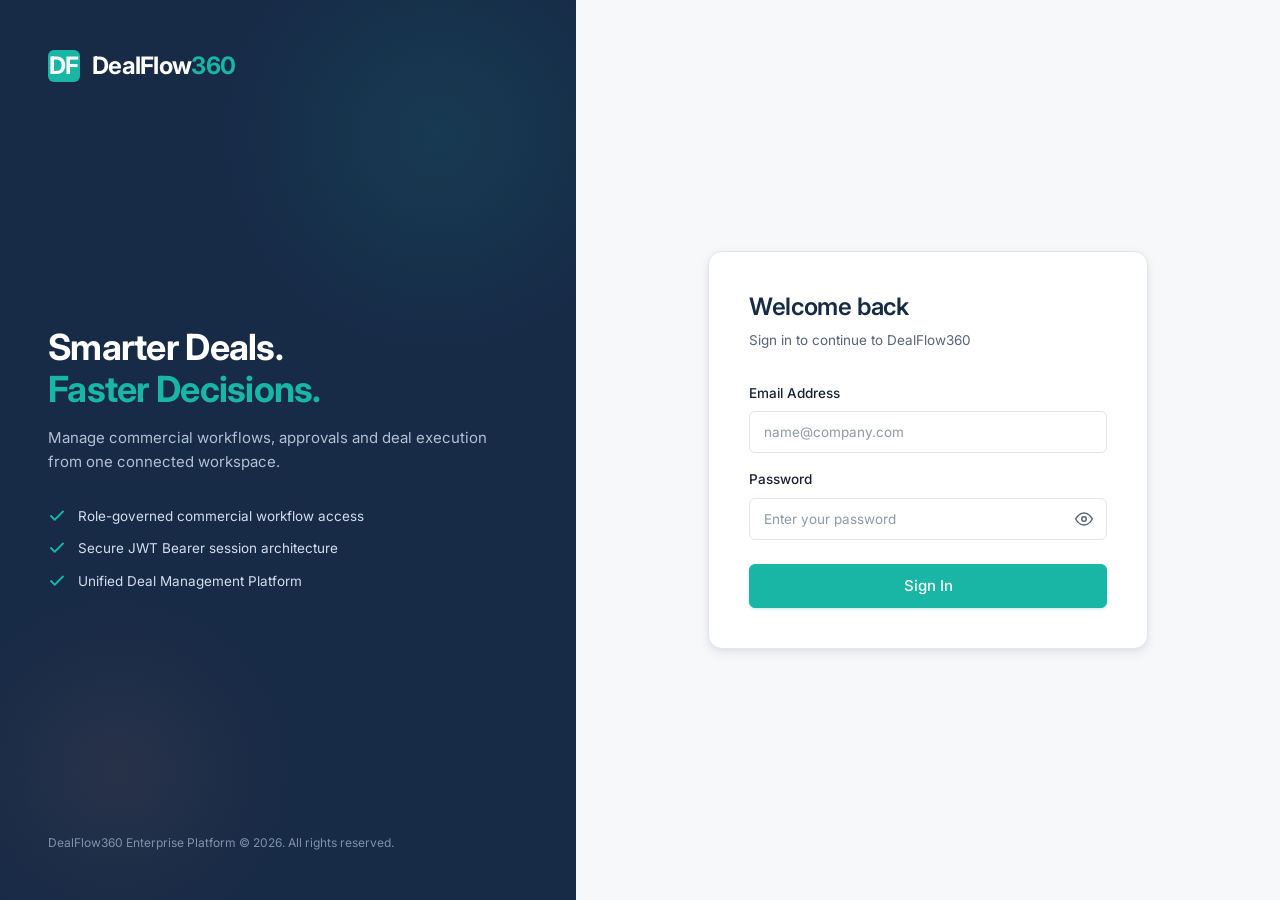
==== frontend/login.html @ 28b2f8fe "frontend phase1" ====
<!DOCTYPE html>
<html lang="en">
<head>
  <meta charset="UTF-8" />
  <meta name="viewport" content="width=device-width, initial-scale=1.0" />
  <title>DealFlow360 | Sign In</title>
  <meta name="description" content="Sign in to DealFlow360 — Enterprise B2B Deal Management and Commercial Operations Platform." />

  <!-- Google Fonts: Inter -->
  <link rel="preconnect" href="https://fonts.googleapis.com" />
  <link rel="preconnect" href="https://fonts.gstatic.com" crossorigin />
  <link href="https://fonts.googleapis.com/css2?family=Inter:wght@400;500;600;700&display=swap" rel="stylesheet" />

  <!-- CSS Stylesheets -->
  <link rel="stylesheet" href="css/variables.css" />
  <link rel="stylesheet" href="css/base.css" />
  <link rel="stylesheet" href="css/components.css" />
  <link rel="stylesheet" href="css/layout.css" />
  <link rel="stylesheet" href="css/responsive.css" />
</head>
<body>
  <div class="login-container">
    <!-- Left Side: Deep Navy Brand Panel -->
    <div class="login-brand-panel">
      <div class="brand-header">
        <div class="brand-logo">
          <div class="logo-icon">DF</div>
          <span>DealFlow<span class="logo-accent">360</span></span>
        </div>
      </div>

      <div class="brand-body">
        <h1 class="brand-headline">
          Smarter Deals.<br />
          <span>Faster Decisions.</span>
        </h1>
        <p class="brand-copy">
          Manage commercial workflows, approvals and deal execution from one connected workspace.
        </p>

        <div class="brand-features-list">
          <div class="brand-feature-item">
            <svg width="18" height="18" viewBox="0 0 24 24" fill="none" stroke="currentColor" stroke-width="2.5" stroke-linecap="round" stroke-linejoin="round">
              <polyline points="20 6 9 17 4 12"></polyline>
            </svg>
            <span>Role-governed commercial workflow access</span>
          </div>
          <div class="brand-feature-item">
            <svg width="18" height="18" viewBox="0 0 24 24" fill="none" stroke="currentColor" stroke-width="2.5" stroke-linecap="round" stroke-linejoin="round">
              <polyline points="20 6 9 17 4 12"></polyline>
            </svg>
            <span>Secure JWT Bearer session architecture</span>
          </div>
          <div class="brand-feature-item">
            <svg width="18" height="18" viewBox="0 0 24 24" fill="none" stroke="currentColor" stroke-width="2.5" stroke-linecap="round" stroke-linejoin="round">
              <polyline points="20 6 9 17 4 12"></polyline>
            </svg>
            <span>Unified Deal Management Platform</span>
          </div>
        </div>
      </div>

      <div class="brand-footer">
        <span>DealFlow360 Enterprise Platform &copy; 2026. All rights reserved.</span>
      </div>
    </div>

    <!-- Right Side: Login Form Panel -->
    <div class="login-form-panel">
      <div class="login-card-wrapper animate-fade-in">
        <div class="login-form-card">
          <div class="login-card-header">
            <h2>Welcome back</h2>
            <p>Sign in to continue to DealFlow360</p>
          </div>

          <!-- Alert / Error Banner -->
          <div id="login-alert" class="alert alert-coral" style="display: none;" role="alert">
            <svg class="alert-icon" width="18" height="18" viewBox="0 0 24 24" fill="none" stroke="currentColor" stroke-width="2" stroke-linecap="round" stroke-linejoin="round">
              <circle cx="12" cy="12" r="10"></circle>
              <line x1="12" y1="8" x2="12" y2="12"></line>
              <line x1="12" y1="16" x2="12.01" y2="16"></line>
            </svg>
            <span id="login-alert-text"></span>
          </div>

          <!-- Login Form -->
          <form id="login-form" novalidate>
            <!-- Email Input -->
            <div class="form-group">
              <label for="email" class="form-label">Email Address</label>
              <div class="input-wrapper">
                <input
                  type="email"
                  id="email"
                  name="email"
                  class="form-input"
                  placeholder="name@company.com"
                  autocomplete="email"
                  required
                />
              </div>
              <div id="email-error" class="form-error" style="display: none;"></div>
            </div>

            <!-- Password Input -->
            <div class="form-group">
              <label for="password" class="form-label">Password</label>
              <div class="input-wrapper">
                <input
                  type="password"
                  id="password"
                  name="password"
                  class="form-input"
                  placeholder="Enter your password"
                  autocomplete="current-password"
                  required
                />
                <button
                  type="button"
                  id="password-toggle-btn"
                  class="password-toggle-btn"
                  aria-label="Show password"
                >
                  <svg width="18" height="18" viewBox="0 0 24 24" fill="none" stroke="currentColor" stroke-width="2" stroke-linecap="round" stroke-linejoin="round">
                    <path d="M1 12s4-8 11-8 11 8 11 8-4 8-11 8-11-8-11-8z"></path>
                    <circle cx="12" cy="12" r="3"></circle>
                  </svg>
                </button>
              </div>
              <div id="password-error" class="form-error" style="display: none;"></div>
            </div>

            <!-- Submit Button -->
            <div style="margin-top: var(--space-lg);">
              <button type="submit" id="submit-btn" class="btn btn-primary btn-block btn-lg">
                <span id="btn-spinner" class="spinner" style="display: none;"></span>
                <span id="btn-label">Sign In</span>
              </button>
            </div>
          </form>
        </div>
      </div>
    </div>
  </div>

  <!-- Core JavaScript Services -->
  <script src="js/config.js"></script>
  <script src="js/api.js"></script>
  <script src="js/auth.js"></script>
  <script src="js/navigation.js"></script>
  <script src="js/ui.js"></script>

  <!-- Login Page Controller -->
  <script>
    document.addEventListener('DOMContentLoaded', () => {
      const loginForm = document.getElementById('login-form');
      const emailInput = document.getElementById('email');
      const passwordInput = document.getElementById('password');
      const submitBtn = document.getElementById('submit-btn');
      const btnSpinner = document.getElementById('btn-spinner');
      const btnLabel = document.getElementById('btn-label');
      const alertBox = document.getElementById('login-alert');
      const alertText = document.getElementById('login-alert-text');
      const emailError = document.getElementById('email-error');
      const passwordError = document.getElementById('password-error');
      const passwordToggleBtn = document.getElementById('password-toggle-btn');

      // Initialize Password Show/Hide Toggle
      window.DealFlowUI.initPasswordToggle(passwordToggleBtn, passwordInput);

      // Check URL parameters for session notifications
      const urlParams = new URLSearchParams(window.location.search);
      const reason = urlParams.get('reason');
      if (reason === 'session_expired') {
        showAlert('Your session has expired. Please sign in again.', 'coral');
      } else if (reason === 'account_inactive') {
        showAlert('Your account is currently inactive.', 'coral');
      } else if (reason) {
        showAlert(decodeURIComponent(reason), 'coral');
      } else if (window.DealFlowAuth && window.DealFlowAuth.hasToken()) {
        // If token already present and no logout/expiration reason, verify session silently
        window.DealFlowAuth.fetchCurrentUser()
          .then(user => {
            if (user && user.is_active) {
              window.location.href = 'index.html';
            }
          })
          .catch(() => {
            // Token was invalid or expired, clear quietly
            window.DealFlowAuth.clearAccessToken();
            window.DealFlowAuth.clearCurrentUser();
          });
      }

      function showAlert(msg, type = 'coral') {
        alertText.textContent = msg;
        alertBox.className = `alert alert-${type} animate-fade-in`;
        alertBox.style.display = 'flex';
      }

      function hideAlert() {
        alertBox.style.display = 'none';
        alertText.textContent = '';
      }

      function setFormLoading(isLoading) {
        if (isLoading) {
          submitBtn.disabled = true;
          btnSpinner.style.display = 'inline-block';
          btnLabel.textContent = 'Signing in...';
        } else {
          submitBtn.disabled = false;
          btnSpinner.style.display = 'none';
          btnLabel.textContent = 'Sign In';
        }
      }

      function clearValidationErrors() {
        emailInput.classList.remove('has-error');
        passwordInput.classList.remove('has-error');
        emailError.style.display = 'none';
        passwordError.style.display = 'none';
      }

      loginForm.addEventListener('submit', async (e) => {
        e.preventDefault();
        hideAlert();
        clearValidationErrors();

        const email = emailInput.value.trim();
        const password = passwordInput.value;

        // Simple client-side validation
        let hasError = false;
        if (!email) {
          emailInput.classList.add('has-error');
          emailError.textContent = 'Please enter your email address.';
          emailError.style.display = 'block';
          hasError = true;
        } else if (!email.includes('@')) {
          emailInput.classList.add('has-error');
          emailError.textContent = 'Please enter a valid email address.';
          emailError.style.display = 'block';
          hasError = true;
        }

        if (!password) {
          passwordInput.classList.add('has-error');
          passwordError.textContent = 'Please enter your password.';
          passwordError.style.display = 'block';
          hasError = true;
        }

        if (hasError) return;

        setFormLoading(true);

        try {
          // Perform backend login via Centralized Auth service
          await window.DealFlowAuth.login(email, password);

          // Success: smoothly redirect to authenticated dashboard
          window.location.href = 'index.html';
        } catch (err) {
          setFormLoading(false);
          let displayMsg = 'Unable to connect to DealFlow360. Please try again.';

          if (err.status === 401) {
            displayMsg = 'Invalid email or password.';
          } else if (err.status === 403) {
            displayMsg = 'Your account is currently inactive.';
          } else if (err.message) {
            displayMsg = err.message;
          }

          showAlert(displayMsg, 'coral');
        }
      });
    });
  </script>
</body>
</html>
---- frontend/css/variables.css ----
/* DealFlow360 — Design System Variables & Brand Palette */
:root {
  /* Locked Brand Palette */
  --color-navy: #172A46;
  --color-navy-hover: #1e3659;
  --color-navy-dark: #0f1c30;
  --color-navy-muted: rgba(23, 42, 70, 0.08);

  --color-teal: #19B5A5;
  --color-teal-hover: #159b8d;
  --color-teal-light: #e8f8f6;
  --color-teal-muted: rgba(25, 181, 165, 0.12);
  --color-teal-border: rgba(25, 181, 165, 0.3);

  --color-coral: #F28C6B;
  --color-coral-hover: #e07957;
  --color-coral-light: #fef3ef;
  --color-coral-muted: rgba(242, 140, 107, 0.12);
  --color-coral-border: rgba(242, 140, 107, 0.3);

  --color-background: #F7F8FA;
  --color-surface: #FFFFFF;

  --color-text: #172033;
  --color-text-secondary: #566479;
  --color-text-muted: #8c9ba5;
  --color-text-on-navy: #f0f4f9;

  /* Neutral Grays & Borders */
  --color-border: #E2E6ED;
  --color-border-light: #F0F3F7;
  --color-border-dark: #C8D1DE;
  --color-hover-bg: #F0F3F7;
  --color-disabled-bg: #EAEFF5;
  --color-disabled-text: #9CA8B8;

  /* Typography */
  --font-family-primary: 'Inter', -apple-system, BlinkMacSystemFont, 'Segoe UI', Roboto, Helvetica, Arial, sans-serif;
  --font-size-xs: 0.75rem;     /* 12px */
  --font-size-sm: 0.84375rem;  /* 13.5px */
  --font-size-base: 0.9375rem; /* 15px */
  --font-size-md: 1.0625rem;   /* 17px */
  --font-size-lg: 1.25rem;     /* 20px */
  --font-size-xl: 1.5rem;      /* 24px */
  --font-size-2xl: 1.875rem;   /* 30px */

  --font-weight-regular: 400;
  --font-weight-medium: 500;
  --font-weight-semibold: 600;
  --font-weight-bold: 700;

  /* Spacing */
  --space-2xs: 0.25rem;
  --space-xs: 0.5rem;
  --space-sm: 0.75rem;
  --space-md: 1rem;
  --space-lg: 1.5rem;
  --space-xl: 2rem;
  --space-2xl: 3rem;

  /* Shadows */
  --shadow-xs: 0 1px 2px rgba(16, 24, 40, 0.04);
  --shadow-sm: 0 2px 4px rgba(16, 24, 40, 0.06), 0 1px 2px rgba(16, 24, 40, 0.04);
  --shadow-md: 0 4px 12px rgba(16, 24, 40, 0.08), 0 2px 4px rgba(16, 24, 40, 0.04);
  --shadow-lg: 0 12px 24px -4px rgba(16, 24, 40, 0.12), 0 4px 8px -2px rgba(16, 24, 40, 0.04);
  --shadow-dropdown: 0 10px 30px rgba(23, 42, 70, 0.15);

  /* Radius */
  --radius-sm: 6px;
  --radius-md: 10px;
  --radius-lg: 14px;
  --radius-full: 9999px;

  /* Transitions */
  --transition-fast: 150ms cubic-bezier(0.4, 0, 0.2, 1);
  --transition-normal: 250ms cubic-bezier(0.4, 0, 0.2, 1);

  /* Layout Dimensions */
  --sidebar-width: 256px;
  --sidebar-collapsed-width: 0px;
  --header-height: 68px;
}
---- frontend/css/base.css ----
/* DealFlow360 — Base Styles & Typography */
*, *::before, *::after {
  box-sizing: border-box;
  margin: 0;
  padding: 0;
}

html {
  font-size: 16px;
  -webkit-font-smoothing: antialiased;
  -moz-osx-font-smoothing: grayscale;
  text-rendering: optimizeLegibility;
}

body {
  font-family: var(--font-family-primary);
  font-size: var(--font-size-base);
  font-weight: var(--font-weight-regular);
  line-height: 1.5;
  color: var(--color-text);
  background-color: var(--color-background);
  min-height: 100vh;
}

/* Headings */
h1, h2, h3, h4, h5, h6 {
  color: var(--color-navy);
  font-weight: var(--font-weight-semibold);
  line-height: 1.25;
}

h1 {
  font-size: var(--font-size-2xl);
  letter-spacing: -0.02em;
}

h2 {
  font-size: var(--font-size-xl);
  letter-spacing: -0.015em;
}

h3 {
  font-size: var(--font-size-lg);
}

h4 {
  font-size: var(--font-size-md);
}

p {
  color: var(--color-text-secondary);
  line-height: 1.6;
}

a {
  color: var(--color-teal);
  text-decoration: none;
  transition: color var(--transition-fast);
}

a:hover {
  color: var(--color-teal-hover);
}

/* Focus visibility for accessibility */
:focus-visible {
  outline: 2px solid var(--color-teal);
  outline-offset: 2px;
}

/* Base utility classes */
.sr-only {
  position: absolute;
  width: 1px;
  height: 1px;
  padding: 0;
  margin: -1px;
  overflow: hidden;
  clip: rect(0, 0, 0, 0);
  white-space: nowrap;
  border-width: 0;
}

.text-teal {
  color: var(--color-teal) !important;
}

.text-navy {
  color: var(--color-navy) !important;
}

.text-coral {
  color: var(--color-coral) !important;
}

.text-muted {
  color: var(--color-text-muted) !important;
}

.text-secondary {
  color: var(--color-text-secondary) !important;
}

/* Animations */
@keyframes spin {
  from { transform: rotate(0deg); }
  to { transform: rotate(360deg); }
}

@keyframes pulseGlow {
  0% { transform: scale(0.95); opacity: 0.8; }
  50% { transform: scale(1.1); opacity: 1; }
  100% { transform: scale(0.95); opacity: 0.8; }
}

@keyframes fadeIn {
  from { opacity: 0; transform: translateY(6px); }
  to { opacity: 1; transform: translateY(0); }
}

.animate-fade-in {
  animation: fadeIn var(--transition-normal) ease-out forwards;
}

.animate-spin {
  animation: spin 0.9s linear infinite;
}
---- frontend/css/components.css ----
/* DealFlow360 — Components (Buttons, Cards, Inputs, Badges, Statuses, Dropdowns, Modals) */

/* ==========================================================================
   Buttons
   ========================================================================== */
.btn {
  display: inline-flex;
  align-items: center;
  justify-content: center;
  gap: var(--space-xs);
  font-family: var(--font-family-primary);
  font-size: var(--font-size-sm);
  font-weight: var(--font-weight-medium);
  padding: 0.625rem 1.125rem;
  border-radius: var(--radius-sm);
  border: 1px solid transparent;
  cursor: pointer;
  transition: background-color var(--transition-fast), border-color var(--transition-fast), box-shadow var(--transition-fast), transform var(--transition-fast);
  white-space: nowrap;
  user-select: none;
  line-height: 1.25;
}

.btn:active {
  transform: translateY(1px);
}

.btn:disabled, .btn[aria-disabled="true"] {
  opacity: 0.6;
  cursor: not-allowed;
  transform: none;
  box-shadow: none;
}

/* Primary Button: Teal */
.btn-primary {
  background-color: var(--color-teal);
  color: #FFFFFF;
  border-color: var(--color-teal);
  box-shadow: 0 1px 3px rgba(25, 181, 165, 0.25);
}

.btn-primary:hover:not(:disabled) {
  background-color: var(--color-teal-hover);
  border-color: var(--color-teal-hover);
  box-shadow: 0 2px 6px rgba(25, 181, 165, 0.35);
}

/* Subtle Secondary Button: Light Neutral / White with Navy text */
.btn-secondary {
  background-color: var(--color-surface);
  color: var(--color-navy);
  border-color: var(--color-border);
  box-shadow: var(--shadow-xs);
}

.btn-secondary:hover:not(:disabled) {
  background-color: var(--color-hover-bg);
  border-color: var(--color-border-dark);
}

/* Danger / Coral Button */
.btn-danger {
  background-color: var(--color-coral);
  color: #FFFFFF;
  border-color: var(--color-coral);
}

.btn-danger:hover:not(:disabled) {
  background-color: var(--color-coral-hover);
  border-color: var(--color-coral-hover);
}

/* Ghost Button */
.btn-ghost {
  background-color: transparent;
  color: var(--color-text-secondary);
  border-color: transparent;
}

.btn-ghost:hover:not(:disabled) {
  background-color: var(--color-hover-bg);
  color: var(--color-navy);
}

.btn-block {
  width: 100%;
}

.btn-sm {
  padding: 0.375rem 0.75rem;
  font-size: var(--font-size-xs);
}

.btn-lg {
  padding: 0.75rem 1.5rem;
  font-size: var(--font-size-base);
}

/* ==========================================================================
   Cards
   ========================================================================== */
.card {
  background-color: var(--color-surface);
  border: 1px solid var(--color-border);
  border-radius: var(--radius-md);
  box-shadow: var(--shadow-sm);
  transition: box-shadow var(--transition-fast), border-color var(--transition-fast);
  overflow: hidden;
}

.card:hover {
  border-color: var(--color-border-dark);
}

.card-header {
  padding: var(--space-md) var(--space-lg);
  border-bottom: 1px solid var(--color-border-light);
  display: flex;
  align-items: center;
  justify-content: space-between;
  gap: var(--space-md);
}

.card-title {
  font-size: var(--font-size-md);
  font-weight: var(--font-weight-semibold);
  color: var(--color-navy);
}

.card-subtitle {
  font-size: var(--font-size-xs);
  color: var(--color-text-secondary);
  margin-top: 2px;
}

.card-body {
  padding: var(--space-lg);
}

.card-footer {
  padding: var(--space-sm) var(--space-lg);
  border-top: 1px solid var(--color-border-light);
  background-color: #FAFBFC;
  font-size: var(--font-size-xs);
  color: var(--color-text-secondary);
}

/* Stat & Status Cards */
.status-card {
  display: flex;
  flex-direction: column;
  padding: var(--space-md) var(--space-lg);
  gap: var(--space-xs);
  border-radius: var(--radius-md);
  background: var(--color-surface);
  border: 1px solid var(--color-border);
  box-shadow: var(--shadow-xs);
  position: relative;
}

.status-card-header {
  display: flex;
  align-items: center;
  justify-content: space-between;
}

.status-card-label {
  font-size: var(--font-size-xs);
  font-weight: var(--font-weight-semibold);
  text-transform: uppercase;
  letter-spacing: 0.05em;
  color: var(--color-text-secondary);
}

.status-card-value {
  font-size: var(--font-size-lg);
  font-weight: var(--font-weight-bold);
  color: var(--color-navy);
  display: flex;
  align-items: center;
  gap: var(--space-xs);
}

.status-card-sub {
  font-size: var(--font-size-xs);
  color: var(--color-text-muted);
}

/* ==========================================================================
   Form Controls
   ========================================================================== */
.form-group {
  display: flex;
  flex-direction: column;
  gap: var(--space-xs);
  margin-bottom: var(--space-md);
}

.form-label {
  font-size: var(--font-size-sm);
  font-weight: var(--font-weight-medium);
  color: var(--color-text);
  display: flex;
  justify-content: space-between;
  align-items: center;
}

.input-wrapper {
  position: relative;
  display: flex;
  align-items: center;
}

.form-input {
  width: 100%;
  height: 42px;
  padding: 0.5rem 0.875rem;
  font-family: var(--font-family-primary);
  font-size: var(--font-size-sm);
  color: var(--color-text);
  background-color: var(--color-surface);
  border: 1px solid var(--color-border);
  border-radius: var(--radius-sm);
  transition: border-color var(--transition-fast), box-shadow var(--transition-fast);
}

.form-input:focus {
  border-color: var(--color-teal);
  box-shadow: 0 0 0 3px var(--color-teal-muted);
  outline: none;
}

.form-input.has-error {
  border-color: var(--color-coral);
  box-shadow: 0 0 0 3px var(--color-coral-muted);
}

.form-input::placeholder {
  color: var(--color-text-muted);
}

.password-toggle-btn {
  position: absolute;
  right: 10px;
  top: 50%;
  transform: translateY(-50%);
  background: none;
  border: none;
  cursor: pointer;
  color: var(--color-text-secondary);
  display: flex;
  align-items: center;
  justify-content: center;
  padding: 4px;
  border-radius: var(--radius-sm);
}

.password-toggle-btn:hover {
  color: var(--color-navy);
}

.form-error {
  font-size: var(--font-size-xs);
  color: var(--color-coral);
  margin-top: var(--space-2xs);
}

/* ==========================================================================
   Badges & Indicators
   ========================================================================== */
.badge {
  display: inline-flex;
  align-items: center;
  gap: 5px;
  padding: 0.2rem 0.6rem;
  border-radius: var(--radius-full);
  font-size: var(--font-size-xs);
  font-weight: var(--font-weight-medium);
  line-height: 1.2;
  white-space: nowrap;
}

.badge-teal {
  background-color: var(--color-teal-light);
  color: #0d6d63;
  border: 1px solid var(--color-teal-border);
}

.badge-coral {
  background-color: var(--color-coral-light);
  color: #ad4221;
  border: 1px solid var(--color-coral-border);
}

.badge-navy {
  background-color: var(--color-navy-muted);
  color: var(--color-navy);
  border: 1px solid rgba(23, 42, 70, 0.15);
}

.badge-gray {
  background-color: var(--color-hover-bg);
  color: var(--color-text-secondary);
  border: 1px solid var(--color-border);
}

.status-dot {
  width: 8px;
  height: 8px;
  border-radius: 50%;
  display: inline-block;
  flex-shrink: 0;
}

.status-dot-teal {
  background-color: var(--color-teal);
  box-shadow: 0 0 0 2px var(--color-teal-light);
}

.status-dot-coral {
  background-color: var(--color-coral);
  box-shadow: 0 0 0 2px var(--color-coral-light);
}

.status-dot-gray {
  background-color: var(--color-text-muted);
}

.status-dot-pulse {
  animation: pulseGlow 2s infinite ease-in-out;
}

/* ==========================================================================
   Alert Banners
   ========================================================================== */
.alert {
  display: flex;
  align-items: flex-start;
  gap: var(--space-sm);
  padding: var(--space-sm) var(--space-md);
  border-radius: var(--radius-sm);
  font-size: var(--font-size-sm);
  line-height: 1.4;
  margin-bottom: var(--space-md);
}

.alert-coral {
  background-color: var(--color-coral-light);
  color: #9c3617;
  border: 1px solid var(--color-coral-border);
}

.alert-teal {
  background-color: var(--color-teal-light);
  color: #0c675e;
  border: 1px solid var(--color-teal-border);
}

.alert-navy {
  background-color: var(--color-navy-muted);
  color: var(--color-navy);
  border: 1px solid rgba(23, 42, 70, 0.15);
}

.alert-icon {
  flex-shrink: 0;
  margin-top: 1px;
}

/* ==========================================================================
   User Dropdown Menu
   ========================================================================== */
.user-dropdown-wrapper {
  position: relative;
}

.user-trigger {
  display: flex;
  align-items: center;
  gap: var(--space-sm);
  padding: var(--space-2xs) var(--space-xs);
  background: transparent;
  border: 1px solid transparent;
  border-radius: var(--radius-sm);
  cursor: pointer;
  transition: background-color var(--transition-fast), border-color var(--transition-fast);
}

.user-trigger:hover, .user-trigger[aria-expanded="true"] {
  background-color: var(--color-hover-bg);
  border-color: var(--color-border);
}

.user-avatar {
  width: 36px;
  height: 36px;
  border-radius: 50%;
  background-color: var(--color-navy);
  color: #FFFFFF;
  display: flex;
  align-items: center;
  justify-content: center;
  font-weight: var(--font-weight-semibold);
  font-size: var(--font-size-sm);
  border: 2px solid var(--color-teal-light);
  flex-shrink: 0;
}

.user-meta {
  display: flex;
  flex-direction: column;
  text-align: left;
}

.user-meta-name {
  font-size: var(--font-size-sm);
  font-weight: var(--font-weight-semibold);
  color: var(--color-navy);
  line-height: 1.2;
}

.user-meta-role {
  font-size: var(--font-size-xs);
  color: var(--color-text-secondary);
  line-height: 1.2;
}

.dropdown-menu {
  position: absolute;
  top: calc(100% + 8px);
  right: 0;
  min-width: 240px;
  background-color: var(--color-surface);
  border: 1px solid var(--color-border);
  border-radius: var(--radius-md);
  box-shadow: var(--shadow-dropdown);
  padding: var(--space-xs) 0;
  z-index: 1000;
  display: none;
  animation: fadeIn 150ms ease-out;
}

.dropdown-menu.show {
  display: block;
}

.dropdown-header {
  padding: var(--space-sm) var(--space-md);
  border-bottom: 1px solid var(--color-border-light);
}

.dropdown-header-name {
  font-size: var(--font-size-sm);
  font-weight: var(--font-weight-semibold);
  color: var(--color-navy);
}

.dropdown-header-email {
  font-size: var(--font-size-xs);
  color: var(--color-text-secondary);
  word-break: break-all;
}

.dropdown-item {
  display: flex;
  align-items: center;
  gap: var(--space-sm);
  padding: 0.625rem var(--space-md);
  font-size: var(--font-size-sm);
  color: var(--color-text);
  background: none;
  border: none;
  width: 100%;
  text-align: left;
  cursor: pointer;
  transition: background-color var(--transition-fast), color var(--transition-fast);
}

.dropdown-item:hover {
  background-color: var(--color-hover-bg);
  color: var(--color-navy);
}

.dropdown-item.danger:hover {
  background-color: var(--color-coral-light);
  color: #a33816;
}

.dropdown-divider {
  height: 1px;
  background-color: var(--color-border-light);
  margin: var(--space-2xs) 0;
}

/* ==========================================================================
   Spinners & Loaders
   ========================================================================== */
.spinner {
  display: inline-block;
  width: 16px;
  height: 16px;
  border: 2px solid rgba(255, 255, 255, 0.3);
  border-radius: 50%;
  border-top-color: currentColor;
  animation: spin 0.8s linear infinite;
  flex-shrink: 0;
}

.spinner-teal {
  border: 2px solid rgba(25, 181, 165, 0.2);
  border-top-color: var(--color-teal);
}

.page-loader-overlay {
  position: fixed;
  inset: 0;
  background-color: var(--color-background);
  display: flex;
  flex-direction: column;
  align-items: center;
  justify-content: center;
  gap: var(--space-md);
  z-index: 9999;
  transition: opacity 300ms ease, visibility 300ms ease;
}

.page-loader-overlay.hidden {
  opacity: 0;
  visibility: hidden;
  pointer-events: none;
}

/* Modal */
.modal-overlay {
  position: fixed;
  inset: 0;
  background-color: rgba(15, 28, 48, 0.6);
  backdrop-filter: blur(2px);
  display: flex;
  align-items: center;
  justify-content: center;
  padding: var(--space-md);
  z-index: 2000;
  opacity: 0;
  visibility: hidden;
  transition: opacity var(--transition-fast), visibility var(--transition-fast);
}

.modal-overlay.show {
  opacity: 1;
  visibility: visible;
}

.modal-card {
  background: var(--color-surface);
  border-radius: var(--radius-md);
  border: 1px solid var(--color-border);
  box-shadow: var(--shadow-lg);
  max-width: 500px;
  width: 100%;
  overflow: hidden;
  animation: fadeIn 200ms ease-out;
}
---- frontend/css/layout.css ----
/* DealFlow360 — Layout Styles (App Shell & Login Split-Screen) */

/* ==========================================================================
   Login Split-Screen Layout
   ========================================================================== */
.login-container {
  display: flex;
  min-height: 100vh;
  width: 100vw;
  overflow-x: hidden;
}

/* Left Brand Panel (Navy) */
.login-brand-panel {
  flex: 0 0 45%;
  background-color: var(--color-navy);
  color: var(--color-text-on-navy);
  padding: var(--space-2xl) var(--space-2xl);
  display: flex;
  flex-direction: column;
  justify-content: space-between;
  position: relative;
  overflow: hidden;
}

/* Subtle enterprise geometric background */
.login-brand-panel::before {
  content: "";
  position: absolute;
  top: -10%;
  right: -15%;
  width: 450px;
  height: 450px;
  border-radius: 50%;
  background: radial-gradient(circle, rgba(25, 181, 165, 0.12) 0%, rgba(23, 42, 70, 0) 70%);
  pointer-events: none;
}

.login-brand-panel::after {
  content: "";
  position: absolute;
  bottom: -5%;
  left: -10%;
  width: 350px;
  height: 350px;
  border-radius: 50%;
  background: radial-gradient(circle, rgba(242, 140, 107, 0.08) 0%, rgba(23, 42, 70, 0) 70%);
  pointer-events: none;
}

.brand-header {
  position: relative;
  z-index: 2;
}

.brand-logo {
  display: flex;
  align-items: center;
  gap: var(--space-sm);
  font-size: var(--font-size-xl);
  font-weight: var(--font-weight-bold);
  letter-spacing: -0.03em;
  color: #FFFFFF;
}

.brand-logo .logo-icon {
  width: 32px;
  height: 32px;
  border-radius: var(--radius-sm);
  background: var(--color-teal);
  display: flex;
  align-items: center;
  justify-content: center;
  color: #FFFFFF;
  font-weight: var(--font-weight-bold);
}

.brand-logo .logo-accent {
  color: var(--color-teal);
}

.brand-body {
  position: relative;
  z-index: 2;
  max-width: 440px;
  margin: auto 0;
}

.brand-headline {
  font-size: 2.25rem;
  font-weight: var(--font-weight-bold);
  color: #FFFFFF;
  line-height: 1.15;
  margin-bottom: var(--space-md);
  letter-spacing: -0.02em;
}

.brand-headline span {
  color: var(--color-teal);
}

.brand-copy {
  font-size: var(--font-size-base);
  color: #B2C0D4;
  line-height: 1.6;
}

.brand-features-list {
  margin-top: var(--space-xl);
  display: flex;
  flex-direction: column;
  gap: var(--space-sm);
}

.brand-feature-item {
  display: flex;
  align-items: center;
  gap: var(--space-sm);
  font-size: var(--font-size-sm);
  color: #D3DEEE;
}

.brand-feature-item svg {
  color: var(--color-teal);
  flex-shrink: 0;
}

.brand-footer {
  position: relative;
  z-index: 2;
  font-size: var(--font-size-xs);
  color: #7E92AB;
}

/* Right Form Panel */
.login-form-panel {
  flex: 0 0 55%;
  background-color: var(--color-background);
  display: flex;
  flex-direction: column;
  justify-content: center;
  align-items: center;
  padding: var(--space-xl);
}

.login-card-wrapper {
  width: 100%;
  max-width: 440px;
}

.login-form-card {
  background-color: var(--color-surface);
  border: 1px solid var(--color-border);
  border-radius: var(--radius-lg);
  padding: 2.5rem;
  box-shadow: var(--shadow-md);
}

.login-card-header {
  margin-bottom: var(--space-xl);
}

.login-card-header h2 {
  font-size: var(--font-size-xl);
  color: var(--color-navy);
  margin-bottom: var(--space-xs);
}

.login-card-header p {
  font-size: var(--font-size-sm);
  color: var(--color-text-secondary);
}

/* ==========================================================================
   Authenticated Application Shell
   ========================================================================== */
.app-shell {
  display: flex;
  min-height: 100vh;
  background-color: var(--color-background);
}

/* Sidebar */
.app-sidebar {
  width: var(--sidebar-width);
  background-color: var(--color-navy);
  color: var(--color-text-on-navy);
  display: flex;
  flex-direction: column;
  position: fixed;
  top: 0;
  bottom: 0;
  left: 0;
  z-index: 100;
  transition: transform var(--transition-normal);
  border-right: 1px solid rgba(255, 255, 255, 0.06);
}

.sidebar-brand {
  height: var(--header-height);
  padding: 0 var(--space-lg);
  display: flex;
  align-items: center;
  gap: var(--space-sm);
  border-bottom: 1px solid rgba(255, 255, 255, 0.08);
}

.sidebar-nav-container {
  flex: 1;
  padding: var(--space-md) var(--space-sm);
  overflow-y: auto;
  display: flex;
  flex-direction: column;
  gap: var(--space-2xs);
}

.nav-section-title {
  font-size: var(--font-size-xs);
  font-weight: var(--font-weight-semibold);
  color: #7E92AB;
  text-transform: uppercase;
  letter-spacing: 0.05em;
  padding: var(--space-xs) var(--space-sm);
  margin-top: var(--space-xs);
}

.nav-item {
  display: flex;
  align-items: center;
  justify-content: space-between;
  padding: 0.625rem var(--space-sm);
  border-radius: var(--radius-sm);
  color: #B2C0D4;
  font-size: var(--font-size-sm);
  font-weight: var(--font-weight-medium);
  cursor: pointer;
  transition: background-color var(--transition-fast), color var(--transition-fast);
  text-decoration: none;
  user-select: none;
}

.nav-item-left {
  display: flex;
  align-items: center;
  gap: var(--space-sm);
}

.nav-item-icon {
  width: 18px;
  height: 18px;
  display: flex;
  align-items: center;
  justify-content: center;
  color: #8CA0B8;
  transition: color var(--transition-fast);
}

.nav-item:hover:not(.disabled) {
  background-color: var(--color-navy-hover);
  color: #FFFFFF;
}

.nav-item:hover:not(.disabled) .nav-item-icon {
  color: var(--color-teal);
}

.nav-item.active {
  background-color: var(--color-navy-hover);
  color: #FFFFFF;
  position: relative;
}

.nav-item.active::before {
  content: "";
  position: absolute;
  left: 0;
  top: 6px;
  bottom: 6px;
  width: 3px;
  background-color: var(--color-teal);
  border-radius: 0 var(--radius-sm) var(--radius-sm) 0;
}

.nav-item.active .nav-item-icon {
  color: var(--color-teal);
}

.nav-item.disabled {
  opacity: 0.55;
  cursor: pointer; /* Allows clicking to see friendly 'Coming Soon' notice */
}

.nav-item.disabled:hover {
  background-color: rgba(255, 255, 255, 0.04);
  color: #D3DEEE;
}

.nav-pill-badge {
  font-size: 0.6875rem;
  padding: 1px 6px;
  border-radius: var(--radius-full);
  background: rgba(255, 255, 255, 0.1);
  color: #98AABF;
  font-weight: var(--font-weight-regular);
}

.sidebar-footer {
  padding: var(--space-md);
  border-top: 1px solid rgba(255, 255, 255, 0.08);
  font-size: var(--font-size-xs);
  color: #6F849E;
  display: flex;
  align-items: center;
  justify-content: space-between;
}

/* Main Workspace Wrapper */
.main-wrapper {
  flex: 1;
  margin-left: var(--sidebar-width);
  display: flex;
  flex-direction: column;
  min-height: 100vh;
  min-width: 0;
}

/* Top Header */
.top-header {
  height: var(--header-height);
  background-color: var(--color-surface);
  border-bottom: 1px solid var(--color-border);
  display: flex;
  align-items: center;
  justify-content: space-between;
  padding: 0 var(--space-xl);
  position: sticky;
  top: 0;
  z-index: 90;
}

.header-left {
  display: flex;
  align-items: center;
  gap: var(--space-md);
}

.sidebar-toggle-btn {
  display: none;
  background: none;
  border: 1px solid var(--color-border);
  border-radius: var(--radius-sm);
  padding: 6px;
  cursor: pointer;
  color: var(--color-navy);
}

.header-title-area {
  display: flex;
  flex-direction: column;
}

.header-title {
  font-size: var(--font-size-md);
  font-weight: var(--font-weight-semibold);
  color: var(--color-navy);
  line-height: 1.2;
}

.header-breadcrumb {
  font-size: var(--font-size-xs);
  color: var(--color-text-secondary);
}

.header-right {
  display: flex;
  align-items: center;
  gap: var(--space-md);
}

.connection-indicator {
  display: flex;
  align-items: center;
  gap: 6px;
  padding: 4px 10px;
  border-radius: var(--radius-full);
  background-color: var(--color-background);
  border: 1px solid var(--color-border);
  font-size: var(--font-size-xs);
  font-weight: var(--font-weight-medium);
  color: var(--color-text-secondary);
}

/* Main Content Area */
.content-area {
  flex: 1;
  padding: var(--space-xl);
}

/* ==========================================================================
   Dashboard Specific Layout
   ========================================================================== */
.dashboard-welcome-banner {
  margin-bottom: var(--space-xl);
}

.dashboard-welcome-banner h1 {
  margin-bottom: var(--space-2xs);
}

/* Row 1: System Status Grid */
.status-grid {
  display: grid;
  grid-template-columns: repeat(4, 1fr);
  gap: var(--space-lg);
  margin-bottom: var(--space-xl);
}

/* Row 2: Two Column Info Cards */
.info-cards-grid {
  display: grid;
  grid-template-columns: repeat(2, 1fr);
  gap: var(--space-lg);
  margin-bottom: var(--space-xl);
}

.key-value-list {
  display: flex;
  flex-direction: column;
  gap: var(--space-sm);
}

.key-value-item {
  display: flex;
  justify-content: space-between;
  align-items: center;
  padding: var(--space-xs) 0;
  border-bottom: 1px solid var(--color-border-light);
  font-size: var(--font-size-sm);
}

.key-value-item:last-child {
  border-bottom: none;
}

.key-label {
  color: var(--color-text-secondary);
  font-weight: var(--font-weight-medium);
}

.key-value {
  color: var(--color-text);
  font-weight: var(--font-weight-semibold);
  display: flex;
  align-items: center;
  gap: var(--space-xs);
}

/* Row 3: Upcoming Capabilities Grid */
.capabilities-grid {
  display: grid;
  grid-template-columns: repeat(3, 1fr);
  gap: var(--space-lg);
}

.capability-card {
  background-color: var(--color-surface);
  border: 1px solid var(--color-border);
  border-radius: var(--radius-md);
  padding: var(--space-lg);
  display: flex;
  flex-direction: column;
  gap: var(--space-xs);
  transition: transform var(--transition-fast), box-shadow var(--transition-fast);
}

.capability-card:hover {
  transform: translateY(-2px);
  box-shadow: var(--shadow-md);
}

.capability-header {
  display: flex;
  align-items: center;
  justify-content: space-between;
  margin-bottom: var(--space-xs);
}

.capability-icon-wrap {
  width: 36px;
  height: 36px;
  border-radius: var(--radius-sm);
  background-color: var(--color-navy-muted);
  color: var(--color-navy);
  display: flex;
  align-items: center;
  justify-content: center;
}

.capability-title {
  font-size: var(--font-size-md);
  font-weight: var(--font-weight-semibold);
  color: var(--color-navy);
}

.capability-desc {
  font-size: var(--font-size-xs);
  color: var(--color-text-secondary);
  line-height: 1.5;
}
---- frontend/css/responsive.css ----
/* DealFlow360 — Responsive Media Queries */

/* Large Tablets & Small Laptops (< 1200px) */
@media (max-width: 1200px) {
  .status-grid {
    grid-template-columns: repeat(2, 1fr);
  }

  .capabilities-grid {
    grid-template-columns: repeat(2, 1fr);
  }
}

/* Tablets (< 992px) */
@media (max-width: 992px) {
  :root {
    --sidebar-width: 240px;
  }

  /* Login page collapses to single-column card */
  .login-container {
    flex-direction: column;
  }

  .login-brand-panel {
    flex: 0 0 auto;
    padding: var(--space-xl) var(--space-lg);
  }

  .brand-headline {
    font-size: 1.75rem;
  }

  .brand-features-list {
    display: none;
  }

  .login-form-panel {
    flex: 1;
    padding: var(--space-xl) var(--space-md);
  }

  /* App Shell Sidebar becomes mobile drawer */
  .app-sidebar {
    transform: translateX(-100%);
    box-shadow: var(--shadow-lg);
  }

  .app-sidebar.open {
    transform: translateX(0);
  }

  .main-wrapper {
    margin-left: 0;
  }

  .sidebar-toggle-btn {
    display: flex;
  }

  .info-cards-grid {
    grid-template-columns: 1fr;
  }
}

/* Mobile Screens (< 768px) */
@media (max-width: 768px) {
  .top-header {
    padding: 0 var(--space-md);
  }

  .content-area {
    padding: var(--space-md);
  }

  .status-grid {
    grid-template-columns: 1fr;
  }

  .capabilities-grid {
    grid-template-columns: 1fr;
  }

  .user-meta-role {
    display: none;
  }

  .login-form-card {
    padding: 1.75rem var(--space-md);
  }

  .sidebar-backdrop {
    position: fixed;
    inset: 0;
    background: rgba(15, 28, 48, 0.5);
    z-index: 95;
    opacity: 0;
    visibility: hidden;
    transition: opacity var(--transition-fast);
  }

  .sidebar-backdrop.show {
    opacity: 1;
    visibility: visible;
  }
}
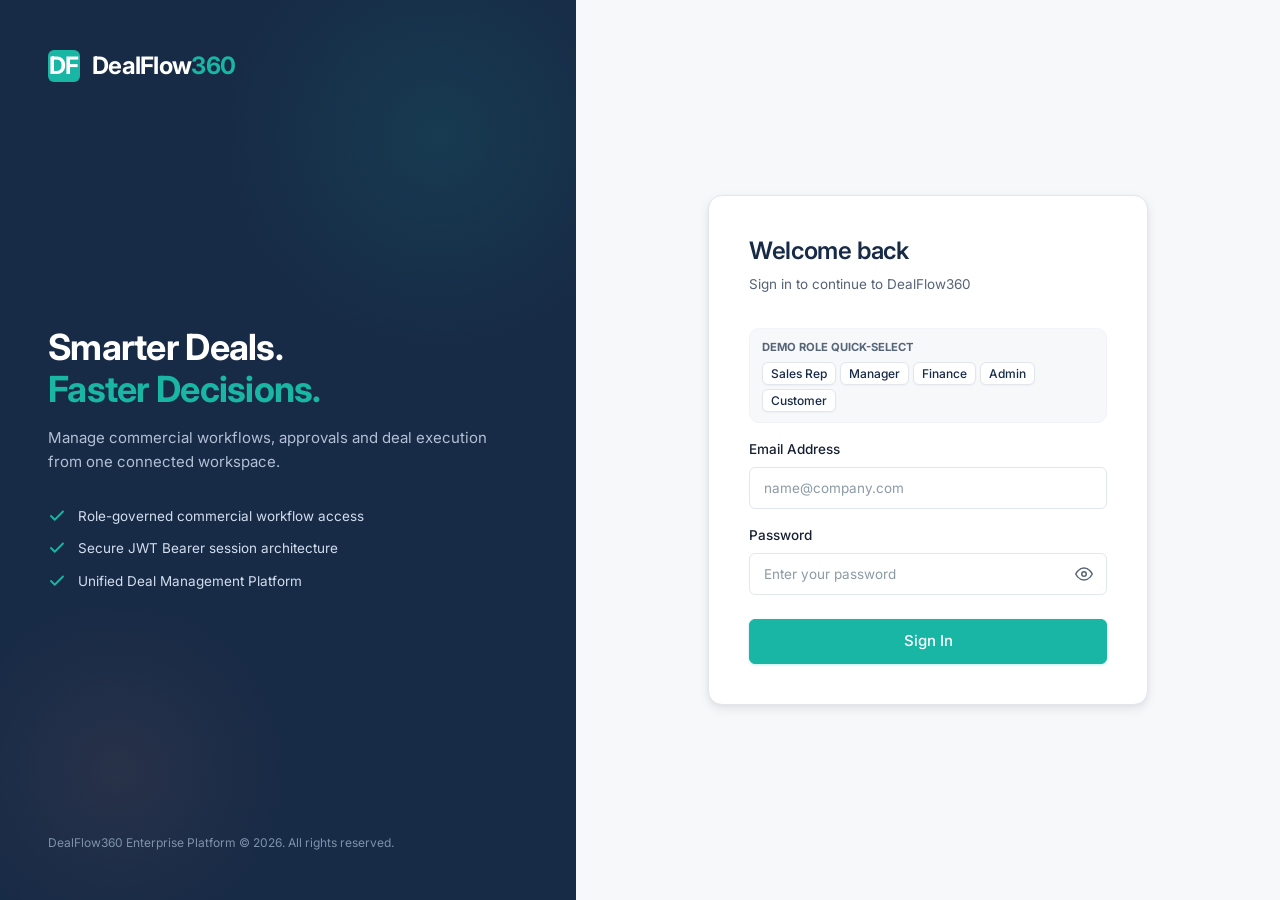
==== commit 3fd2948b: "changes" ====
--- a/frontend/login.html
+++ b/frontend/login.html
@@ -82,6 +82,18 @@
               <line x1="12" y1="16" x2="12.01" y2="16"></line>
             </svg>
             <span id="login-alert-text"></span>
+          </div>
+
+          <!-- Demo Accounts Quick-Select -->
+          <div style="margin-bottom: var(--space-md); padding: 10px 12px; background: var(--color-background); border-radius: var(--radius-md); border: 1px solid var(--color-border-light);">
+            <div style="font-size: 0.7rem; font-weight: 700; color: var(--color-text-secondary); text-transform: uppercase; margin-bottom: 6px;">Demo Role Quick-Select</div>
+            <div style="display: flex; gap: 4px; flex-wrap: wrap;">
+              <button type="button" class="btn btn-secondary btn-sm demo-role-btn" data-email="salesrep.demo@example.com" style="padding: 3px 8px; font-size: 0.75rem;">Sales Rep</button>
+              <button type="button" class="btn btn-secondary btn-sm demo-role-btn" data-email="manager.demo@example.com" style="padding: 3px 8px; font-size: 0.75rem;">Manager</button>
+              <button type="button" class="btn btn-secondary btn-sm demo-role-btn" data-email="finance.demo@example.com" style="padding: 3px 8px; font-size: 0.75rem;">Finance</button>
+              <button type="button" class="btn btn-secondary btn-sm demo-role-btn" data-email="admin.demo@example.com" style="padding: 3px 8px; font-size: 0.75rem;">Admin</button>
+              <button type="button" class="btn btn-secondary btn-sm demo-role-btn" data-email="customer.demo@example.com" style="padding: 3px 8px; font-size: 0.75rem;">Customer</button>
+            </div>
           </div>
 
           <!-- Login Form -->
@@ -169,6 +181,16 @@
       // Initialize Password Show/Hide Toggle
       window.DealFlowUI.initPasswordToggle(passwordToggleBtn, passwordInput);
 
+      // Demo Role Quick-Select Handler
+      document.querySelectorAll('.demo-role-btn').forEach(btn => {
+        btn.addEventListener('click', () => {
+          emailInput.value = btn.getAttribute('data-email');
+          passwordInput.value = 'DealFlow360Demo123!';
+          hideAlert();
+          clearValidationErrors();
+        });
+      });
+
       // Check URL parameters for session notifications
       const urlParams = new URLSearchParams(window.location.search);
       const reason = urlParams.get('reason');
--- a/frontend/css/components.css
+++ b/frontend/css/components.css
@@ -562,3 +562,447 @@
   overflow: hidden;
   animation: fadeIn 200ms ease-out;
 }
+
+.modal-card-lg {
+  max-width: 680px;
+}
+
+.modal-card-xl {
+  max-width: 860px;
+}
+
+/* ==========================================================================
+   Toast Notification System
+   ========================================================================== */
+.toast-container {
+  position: fixed;
+  bottom: 24px;
+  right: 24px;
+  display: flex;
+  flex-direction: column;
+  gap: var(--space-xs);
+  z-index: 9999;
+  pointer-events: none;
+}
+
+.toast {
+  pointer-events: auto;
+  display: flex;
+  align-items: center;
+  gap: var(--space-sm);
+  padding: 0.75rem 1.25rem;
+  border-radius: var(--radius-md);
+  font-size: var(--font-size-sm);
+  font-weight: var(--font-weight-medium);
+  box-shadow: var(--shadow-lg);
+  animation: fadeIn 200ms ease-out;
+  min-width: 280px;
+  max-width: 440px;
+  line-height: 1.4;
+  border: 1px solid transparent;
+}
+
+.toast-teal {
+  background-color: var(--color-navy);
+  color: #FFFFFF;
+  border-left: 4px solid var(--color-teal);
+}
+
+.toast-coral {
+  background-color: #3b160e;
+  color: #FFFFFF;
+  border-left: 4px solid var(--color-coral);
+}
+
+.toast-navy {
+  background-color: var(--color-navy);
+  color: #FFFFFF;
+  border-left: 4px solid var(--color-border-dark);
+}
+
+/* ==========================================================================
+   Tabs Navigation (Sub-pages / Views)
+   ========================================================================== */
+.tabs-nav {
+  display: flex;
+  align-items: center;
+  gap: var(--space-xs);
+  border-bottom: 1px solid var(--color-border);
+  margin-bottom: var(--space-lg);
+}
+
+.tab-btn {
+  display: inline-flex;
+  align-items: center;
+  gap: var(--space-xs);
+  padding: 0.625rem 1rem;
+  font-family: var(--font-family-primary);
+  font-size: var(--font-size-sm);
+  font-weight: var(--font-weight-medium);
+  color: var(--color-text-secondary);
+  background: none;
+  border: none;
+  border-bottom: 2px solid transparent;
+  cursor: pointer;
+  transition: color var(--transition-fast), border-color var(--transition-fast);
+  margin-bottom: -1px;
+}
+
+.tab-btn:hover {
+  color: var(--color-navy);
+}
+
+.tab-btn.active {
+  color: var(--color-navy);
+  font-weight: var(--font-weight-semibold);
+  border-bottom-color: var(--color-teal);
+}
+
+/* ==========================================================================
+   Filter / Search Toolbar
+   ========================================================================== */
+.filter-toolbar {
+  display: flex;
+  align-items: center;
+  justify-content: space-between;
+  gap: var(--space-md);
+  margin-bottom: var(--space-md);
+  flex-wrap: wrap;
+}
+
+.filter-group-left {
+  display: flex;
+  align-items: center;
+  gap: var(--space-sm);
+  flex-wrap: wrap;
+  flex: 1;
+}
+
+.search-input-wrap {
+  position: relative;
+  display: flex;
+  align-items: center;
+  min-width: 240px;
+  max-width: 340px;
+  flex: 1;
+}
+
+.search-input-wrap svg {
+  position: absolute;
+  left: 10px;
+  color: var(--color-text-muted);
+  pointer-events: none;
+}
+
+.search-input-wrap .form-input {
+  padding-left: 34px;
+  height: 38px;
+}
+
+.filter-select {
+  height: 38px;
+  padding: 0.375rem 0.75rem;
+  font-family: var(--font-family-primary);
+  font-size: var(--font-size-sm);
+  color: var(--color-text);
+  background-color: var(--color-surface);
+  border: 1px solid var(--color-border);
+  border-radius: var(--radius-sm);
+  cursor: pointer;
+  transition: border-color var(--transition-fast);
+}
+
+.filter-select:focus {
+  border-color: var(--color-teal);
+  outline: none;
+  box-shadow: 0 0 0 3px var(--color-teal-muted);
+}
+
+/* ==========================================================================
+   Data Table
+   ========================================================================== */
+.table-card {
+  background: var(--color-surface);
+  border: 1px solid var(--color-border);
+  border-radius: var(--radius-md);
+  box-shadow: var(--shadow-sm);
+  overflow: hidden;
+}
+
+.table-responsive {
+  width: 100%;
+  overflow-x: auto;
+}
+
+.data-table {
+  width: 100%;
+  border-collapse: collapse;
+  text-align: left;
+  font-size: var(--font-size-sm);
+}
+
+.data-table th {
+  background-color: #FAFBFC;
+  color: var(--color-text-secondary);
+  font-weight: var(--font-weight-semibold);
+  font-size: var(--font-size-xs);
+  text-transform: uppercase;
+  letter-spacing: 0.04em;
+  padding: 0.75rem 1rem;
+  border-bottom: 1px solid var(--color-border);
+  white-space: nowrap;
+}
+
+.data-table td {
+  padding: 0.875rem 1rem;
+  border-bottom: 1px solid var(--color-border-light);
+  color: var(--color-text);
+  vertical-align: middle;
+}
+
+.data-table tbody tr {
+  transition: background-color var(--transition-fast);
+}
+
+.data-table tbody tr:hover {
+  background-color: #F8FAFC;
+}
+
+.data-table tbody tr:last-child td {
+  border-bottom: none;
+}
+
+.table-primary-text {
+  font-weight: var(--font-weight-semibold);
+  color: var(--color-navy);
+}
+
+.table-secondary-text {
+  font-size: var(--font-size-xs);
+  color: var(--color-text-secondary);
+}
+
+.table-code {
+  font-family: monospace;
+  font-size: 0.8125rem;
+  font-weight: var(--font-weight-medium);
+  color: var(--color-navy);
+  background: var(--color-navy-muted);
+  padding: 2px 6px;
+  border-radius: var(--radius-sm);
+}
+
+.table-empty-state {
+  padding: var(--space-2xl) var(--space-lg);
+  text-align: center;
+  display: flex;
+  flex-direction: column;
+  align-items: center;
+  justify-content: center;
+  gap: var(--space-sm);
+  color: var(--color-text-secondary);
+}
+
+.table-empty-icon {
+  width: 48px;
+  height: 48px;
+  border-radius: 50%;
+  background-color: var(--color-hover-bg);
+  color: var(--color-text-muted);
+  display: flex;
+  align-items: center;
+  justify-content: center;
+}
+
+/* Table Pagination */
+.table-pagination {
+  display: flex;
+  align-items: center;
+  justify-content: space-between;
+  padding: 0.75rem 1rem;
+  background-color: #FAFBFC;
+  border-top: 1px solid var(--color-border);
+  font-size: var(--font-size-xs);
+  color: var(--color-text-secondary);
+}
+
+.pagination-controls {
+  display: flex;
+  align-items: center;
+  gap: var(--space-xs);
+}
+
+/* ==========================================================================
+   Detail Drawer
+   ========================================================================== */
+.drawer-backdrop {
+  position: fixed;
+  inset: 0;
+  background: rgba(15, 28, 48, 0.4);
+  backdrop-filter: blur(1px);
+  z-index: 1500;
+  opacity: 0;
+  visibility: hidden;
+  transition: opacity var(--transition-fast), visibility var(--transition-fast);
+}
+
+.drawer-backdrop.show {
+  opacity: 1;
+  visibility: visible;
+}
+
+.drawer-panel {
+  position: fixed;
+  top: 0;
+  bottom: 0;
+  right: 0;
+  width: 520px;
+  max-width: 100vw;
+  background: var(--color-surface);
+  box-shadow: var(--shadow-lg);
+  z-index: 1600;
+  display: flex;
+  flex-direction: column;
+  transform: translateX(100%);
+  transition: transform var(--transition-normal);
+}
+
+.drawer-panel.open {
+  transform: translateX(0);
+}
+
+.drawer-header {
+  padding: var(--space-md) var(--space-lg);
+  border-bottom: 1px solid var(--color-border);
+  display: flex;
+  align-items: center;
+  justify-content: space-between;
+}
+
+.drawer-body {
+  flex: 1;
+  padding: var(--space-lg);
+  overflow-y: auto;
+  display: flex;
+  flex-direction: column;
+  gap: var(--space-lg);
+}
+
+.drawer-footer {
+  padding: var(--space-md) var(--space-lg);
+  border-top: 1px solid var(--color-border);
+  background-color: #FAFBFC;
+  display: flex;
+  justify-content: flex-end;
+  gap: var(--space-xs);
+}
+
+.drawer-section-title {
+  font-size: var(--font-size-xs);
+  font-weight: var(--font-weight-semibold);
+  color: var(--color-text-secondary);
+  text-transform: uppercase;
+  letter-spacing: 0.05em;
+  margin-bottom: var(--space-xs);
+}
+
+/* ==========================================================================
+   Form Grids & Toggles
+   ========================================================================== */
+.form-grid-2 {
+  display: grid;
+  grid-template-columns: repeat(2, 1fr);
+  gap: var(--space-md);
+}
+
+.form-grid-3 {
+  display: grid;
+  grid-template-columns: repeat(3, 1fr);
+  gap: var(--space-md);
+}
+
+.form-toggle-wrap {
+  display: flex;
+  align-items: center;
+  gap: var(--space-sm);
+  cursor: pointer;
+  user-select: none;
+  padding: 0.5rem 0;
+}
+
+.form-toggle-wrap input[type="checkbox"] {
+  width: 18px;
+  height: 18px;
+  accent-color: var(--color-teal);
+  cursor: pointer;
+}
+
+.form-helper-text {
+  font-size: var(--font-size-xs);
+  color: var(--color-text-secondary);
+  margin-top: 2px;
+}
+
+/* Scope and Trigger Chips */
+.scope-chip {
+  display: inline-flex;
+  align-items: center;
+  gap: 4px;
+  padding: 2px 8px;
+  border-radius: var(--radius-sm);
+  background: var(--color-navy-muted);
+  color: var(--color-navy);
+  font-size: var(--font-size-xs);
+  font-weight: var(--font-weight-medium);
+}
+
+.trigger-chip {
+  display: inline-flex;
+  align-items: center;
+  gap: 4px;
+  padding: 2px 8px;
+  border-radius: var(--radius-sm);
+  background: var(--color-teal-light);
+  color: #0c675e;
+  border: 1px solid var(--color-teal-border);
+  font-size: var(--font-size-xs);
+  font-weight: var(--font-weight-medium);
+  margin: 2px;
+}
+
+.precedence-info-box {
+  background: #FAFBFC;
+  border: 1px solid var(--color-border);
+  border-radius: var(--radius-md);
+  padding: var(--space-md);
+  font-size: var(--font-size-xs);
+  color: var(--color-text-secondary);
+  margin-bottom: var(--space-md);
+}
+
+.precedence-list {
+  display: grid;
+  grid-template-columns: repeat(3, 1fr);
+  gap: var(--space-xs);
+  margin-top: var(--space-xs);
+}
+
+.precedence-step {
+  display: flex;
+  align-items: center;
+  gap: 6px;
+  font-weight: var(--font-weight-medium);
+  color: var(--color-navy);
+}
+
+.precedence-num {
+  width: 18px;
+  height: 18px;
+  border-radius: 50%;
+  background: var(--color-navy);
+  color: #FFFFFF;
+  display: flex;
+  align-items: center;
+  justify-content: center;
+  font-size: 10px;
+}
